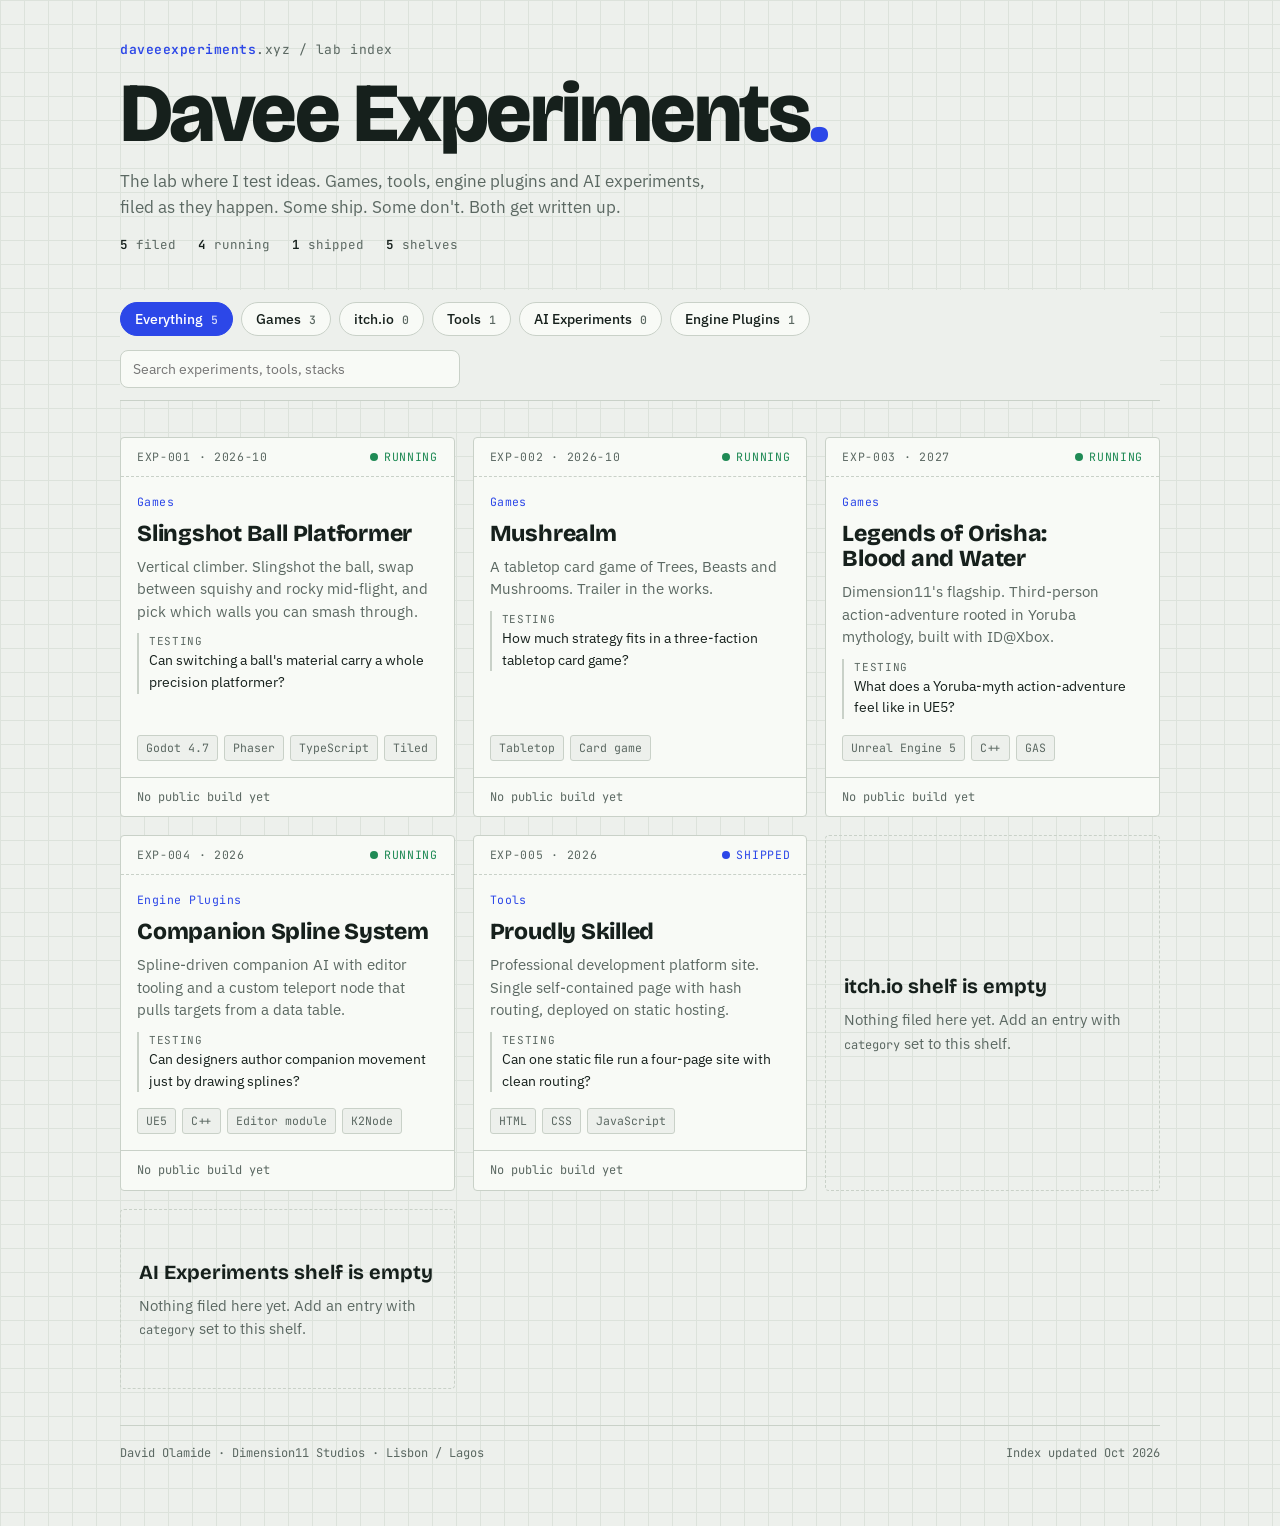
==== public/index.html @ d75506ef "Add the lab site and serve it as a static Worker The repo had only a README, so the Workers build ha" ====
<!doctype html>
<html lang="en">
<head>
<meta charset="utf-8">
<meta name="viewport" content="width=device-width,initial-scale=1,viewport-fit=cover">
<title>Davee Experiments</title>
<meta name="description" content="The lab where David Olamide tests ideas. Games, tools, engine plugins and AI experiments, filed as they happen.">
<link rel="preconnect" href="https://fonts.googleapis.com">
<link rel="preconnect" href="https://fonts.gstatic.com" crossorigin>
<link rel="stylesheet" href="https://fonts.googleapis.com/css2?family=Bricolage+Grotesque:opsz,wght@12..96,500;12..96,800&family=IBM+Plex+Sans:wght@400;500;600&family=JetBrains+Mono:wght@400;600&display=swap">
<style>
/* Layout: lab bench. Grid-paper ground, a specimen rack of experiment cards, filter rail on top. */
:root{
  --bg:#EDF0EC; --grid:#DCE2DB; --panel:#F8FAF6; --ink:#16201C; --muted:#5B6862; --line:#C9D1C8;
  --accent:#2C47E8; --accent-ink:#FFFFFF;
  --s-running:#1F8A55; --s-paused:#B7791F; --s-shipped:#2C47E8; --s-archived:#7A837E;
  --display:"Bricolage Grotesque",ui-sans-serif,system-ui,sans-serif;
  --body:"IBM Plex Sans",ui-sans-serif,system-ui,sans-serif;
  --mono:"JetBrains Mono",ui-monospace,SFMono-Regular,Menlo,monospace;
  color-scheme:light;
}
@media (prefers-color-scheme:dark){:root:not([data-theme="light"]){
  --bg:#0F1513; --grid:#18201D; --panel:#151D1A; --ink:#E3EAE5; --muted:#93A099; --line:#2A3631;
  --accent:#8E9DFF; --accent-ink:#0F1513;
  --s-running:#4FC98A; --s-paused:#E3AE55; --s-shipped:#8E9DFF; --s-archived:#89938E; color-scheme:dark}}
:root[data-theme="dark"]{
  --bg:#0F1513; --grid:#18201D; --panel:#151D1A; --ink:#E3EAE5; --muted:#93A099; --line:#2A3631;
  --accent:#8E9DFF; --accent-ink:#0F1513;
  --s-running:#4FC98A; --s-paused:#E3AE55; --s-shipped:#8E9DFF; --s-archived:#89938E; color-scheme:dark}

*{box-sizing:border-box}
img{max-width:100%}
body{margin:0;background:var(--bg);color:var(--ink);font-family:var(--body);font-size:15px;line-height:1.55;
  background-image:linear-gradient(var(--grid) 1px,transparent 1px),linear-gradient(90deg,var(--grid) 1px,transparent 1px);
  background-size:24px 24px;}
.wrap{max-width:1120px;margin:0 auto;padding-inline:clamp(16px,4vw,40px);padding-block:40px 64px;display:flex;flex-direction:column;gap:36px}

header{display:grid;gap:14px}
.domain{font-family:var(--mono);font-size:13px;color:var(--muted);letter-spacing:.04em}
.domain b{color:var(--accent);font-weight:600}
h1{font-family:var(--display);font-weight:800;font-size:clamp(40px,8vw,84px);line-height:.95;letter-spacing:-.03em;margin:0;text-wrap:balance}
h1 .flask{color:var(--accent)}
.lede{max-width:60ch;margin:0;color:var(--muted);font-size:17px}
.bench-stats{display:flex;flex-wrap:wrap;gap:8px 22px;font-family:var(--mono);font-size:12.5px;color:var(--muted)}
.bench-stats span b{color:var(--ink);font-weight:600;font-variant-numeric:tabular-nums}

.rail{display:flex;flex-direction:column;gap:14px;position:sticky;top:env(safe-area-inset-top,0px);z-index:2;
  background:var(--bg);padding-block:12px;border-bottom:1px solid var(--line)}
.chips{display:flex;flex-wrap:wrap;gap:8px}
.chip{font:500 13.5px var(--body);color:var(--ink);background:var(--panel);border:1px solid var(--line);
  border-radius:999px;padding:7px 14px;cursor:pointer;display:inline-flex;gap:8px;align-items:center}
.chip .n{font-family:var(--mono);font-size:11.5px;color:var(--muted);font-variant-numeric:tabular-nums}
.chip[aria-pressed="true"]{background:var(--accent);border-color:var(--accent);color:var(--accent-ink)}
.chip[aria-pressed="true"] .n{color:var(--accent-ink);opacity:.8}
.chip:focus-visible,.search:focus-visible,.card a:focus-visible{outline:2px solid var(--accent);outline-offset:2px}
.search{font:400 14px var(--body);color:var(--ink);background:var(--panel);border:1px solid var(--line);
  border-radius:8px;padding:9px 12px;width:100%;max-width:340px}

.rack{display:grid;grid-template-columns:repeat(auto-fill,minmax(min(100%,320px),1fr));gap:18px}
.card{background:var(--panel);border:1px solid var(--line);border-radius:4px;display:flex;flex-direction:column;min-width:0;position:relative}
.label{display:flex;justify-content:space-between;align-items:center;gap:10px;padding:10px 16px;border-bottom:1px dashed var(--line);
  font-family:var(--mono);font-size:11.5px;letter-spacing:.06em;text-transform:uppercase;color:var(--muted)}
.status{display:inline-flex;align-items:center;gap:6px;color:var(--st)}
.status::before{content:"";width:8px;height:8px;border-radius:50%;background:var(--st)}
.status.running::before{animation:pulse 2.4s ease-in-out infinite}
@keyframes pulse{50%{opacity:.35}}
@media (prefers-reduced-motion:reduce){.status.running::before{animation:none}}
.body{padding:16px;display:flex;flex-direction:column;gap:10px;flex:1}
.cat{font-family:var(--mono);font-size:11.5px;color:var(--accent);letter-spacing:.04em}
.card h3{font-family:var(--display);font-weight:800;font-size:23px;line-height:1.1;margin:0;letter-spacing:-.01em;text-wrap:balance}
.card p{margin:0;color:var(--muted);font-size:14.5px}
.q{font-size:14px;border-left:2px solid var(--line);padding-left:10px;color:var(--ink)}
.q i{font-style:normal;font-family:var(--mono);font-size:11px;color:var(--muted);display:block;letter-spacing:.06em;text-transform:uppercase}
.tags{display:flex;flex-wrap:wrap;gap:6px;margin-top:auto;padding-top:6px}
.tag{font-family:var(--mono);font-size:11.5px;padding:3px 8px;border-radius:3px;background:var(--bg);border:1px solid var(--line);color:var(--muted)}
.foot{display:flex;justify-content:space-between;align-items:center;padding:10px 16px;border-top:1px solid var(--line);font-size:13px}
.foot a{color:var(--accent);font-weight:600;text-decoration:none}
.foot a:hover{text-decoration:underline}
.foot .none{color:var(--muted);font-family:var(--mono);font-size:12px}

.slot{border:1.5px dashed var(--line);border-radius:4px;padding:22px 18px;display:flex;flex-direction:column;gap:6px;justify-content:center;color:var(--muted);min-height:180px}
.slot strong{font-family:var(--display);font-size:20px;color:var(--ink)}
.slot code{font-family:var(--mono);font-size:12px}

footer{font-family:var(--mono);font-size:12px;color:var(--muted);display:flex;flex-wrap:wrap;justify-content:space-between;gap:10px;border-top:1px solid var(--line);padding-top:18px}
</style>
</head>
<body>

<div class="wrap">
  <header>
    <div class="domain"><b>daveeexperiments</b>.xyz / lab index</div>
    <h1>Davee Experiments<span class="flask">.</span></h1>
    <p class="lede">The lab where I test ideas. Games, tools, engine plugins and AI experiments, filed as they happen. Some ship. Some don't. Both get written up.</p>
    <div class="bench-stats" id="stats"></div>
  </header>

  <div class="rail">
    <div class="chips" id="chips" role="toolbar" aria-label="Filter by category"></div>
    <input class="search" id="q" type="search" placeholder="Search experiments, tools, stacks" aria-label="Search">
  </div>

  <main class="rack" id="rack" aria-live="polite"></main>

  <footer>
    <span>David Olamide · Dimension11 Studios · Lisbon / Lagos</span>
    <span id="updated"></span>
  </footer>
</div>

<script>
/* ===== Add new work here. One object per experiment. =====
   category: one of the keys in CATEGORIES below
   status:   running | paused | shipped | archived
   link:     URL string, or "" if nothing public yet           */
const CATEGORIES = {
  games:   "Games",
  itch:    "itch.io",
  tools:   "Tools",
  ai:      "AI Experiments",
  plugins: "Engine Plugins"
};

const EXPERIMENTS = [
  {
    id:"EXP-001", title:"Slingshot Ball Platformer", category:"games", status:"running", date:"2026-10",
    question:"Can switching a ball's material carry a whole precision platformer?",
    blurb:"Vertical climber. Slingshot the ball, swap between squishy and rocky mid-flight, and pick which walls you can smash through.",
    tags:["Godot 4.7","Phaser","TypeScript","Tiled"], link:""
  },
  {
    id:"EXP-002", title:"Mushrealm", category:"games", status:"running", date:"2026-10",
    question:"How much strategy fits in a three-faction tabletop card game?",
    blurb:"A tabletop card game of Trees, Beasts and Mushrooms. Trailer in the works.",
    tags:["Tabletop","Card game"], link:""
  },
  {
    id:"EXP-003", title:"Legends of Orisha: Blood and Water", category:"games", status:"running", date:"2027",
    question:"What does a Yoruba-myth action-adventure feel like in UE5?",
    blurb:"Dimension11's flagship. Third-person action-adventure rooted in Yoruba mythology, built with ID@Xbox.",
    tags:["Unreal Engine 5","C++","GAS"], link:""
  },
  {
    id:"EXP-004", title:"Companion Spline System", category:"plugins", status:"running", date:"2026",
    question:"Can designers author companion movement just by drawing splines?",
    blurb:"Spline-driven companion AI with editor tooling and a custom teleport node that pulls targets from a data table.",
    tags:["UE5","C++","Editor module","K2Node"], link:""
  },
  {
    id:"EXP-005", title:"Proudly Skilled", category:"tools", status:"shipped", date:"2026",
    question:"Can one static file run a four-page site with clean routing?",
    blurb:"Professional development platform site. Single self-contained page with hash routing, deployed on static hosting.",
    tags:["HTML","CSS","JavaScript"], link:""
  }
];

/* ===== Rendering ===== */
const $ = s => document.querySelector(s);
const STATUS_VAR = {running:"--s-running",paused:"--s-paused",shipped:"--s-shipped",archived:"--s-archived"};
let active = "all";
try{ const saved = localStorage.getItem("dx-filter"); if(saved && (saved==="all"||CATEGORIES[saved])) active = saved; }catch(e){}

function esc(s){return String(s).replace(/[&<>"]/g,c=>({"&":"&amp;","<":"&lt;",">":"&gt;",'"':"&quot;"}[c]))}

function renderStats(){
  const by = s => EXPERIMENTS.filter(e=>e.status===s).length;
  $("#stats").innerHTML =
    `<span><b>${EXPERIMENTS.length}</b> filed</span>
     <span><b>${by("running")}</b> running</span>
     <span><b>${by("shipped")}</b> shipped</span>
     <span><b>${Object.keys(CATEGORIES).length}</b> shelves</span>`;
}

function renderChips(){
  const all = [["all","Everything",EXPERIMENTS.length],
    ...Object.entries(CATEGORIES).map(([k,v])=>[k,v,EXPERIMENTS.filter(e=>e.category===k).length])];
  $("#chips").innerHTML = all.map(([k,v,n]) =>
    `<button class="chip" data-k="${k}" aria-pressed="${k===active}">${esc(v)} <span class="n">${n}</span></button>`).join("");
}

function card(e){
  const st = STATUS_VAR[e.status] || "--s-archived";
  return `<article class="card">
    <div class="label"><span>${esc(e.id)} · ${esc(e.date)}</span>
      <span class="status ${esc(e.status)}" style="--st:var(${st})">${esc(e.status)}</span></div>
    <div class="body">
      <span class="cat">${esc(CATEGORIES[e.category]||e.category)}</span>
      <h3>${esc(e.title)}</h3>
      <p>${esc(e.blurb)}</p>
      ${e.question?`<div class="q"><i>Testing</i>${esc(e.question)}</div>`:""}
      <div class="tags">${e.tags.map(t=>`<span class="tag">${esc(t)}</span>`).join("")}</div>
    </div>
    <div class="foot">${e.link
      ? `<a href="${esc(e.link)}" target="_blank" rel="noopener">Open experiment →</a>`
      : `<span class="none">No public build yet</span>`}</div>
  </article>`;
}

function slot(name){
  return `<div class="slot"><strong>${esc(name)} shelf is empty</strong>
    <span>Nothing filed here yet. Add an entry with <code>category</code> set to this shelf.</span></div>`;
}

function render(){
  const q = $("#q").value.trim().toLowerCase();
  let list = EXPERIMENTS.filter(e => active==="all" || e.category===active);
  if(q) list = list.filter(e => [e.title,e.blurb,e.question,CATEGORIES[e.category],...e.tags].join(" ").toLowerCase().includes(q));
  let html = list.map(card).join("");
  if(!q){
    const empties = Object.entries(CATEGORIES).filter(([k])=>(active==="all"||active===k) && !EXPERIMENTS.some(e=>e.category===k));
    html += empties.map(([,v])=>slot(v)).join("");
  }
  if(!html) html = `<div class="slot"><strong>No matches</strong><span>Try a different word or switch back to Everything.</span></div>`;
  $("#rack").innerHTML = html;
}

$("#chips").addEventListener("click", ev=>{
  const b = ev.target.closest(".chip"); if(!b) return;
  active = b.dataset.k;
  try{ localStorage.setItem("dx-filter", active); }catch(e){}
  renderChips(); render();
});
$("#q").addEventListener("input", render);

$("#updated").textContent = "Index updated Oct 2026";
renderStats(); renderChips(); render();
</script>

</body>
</html>
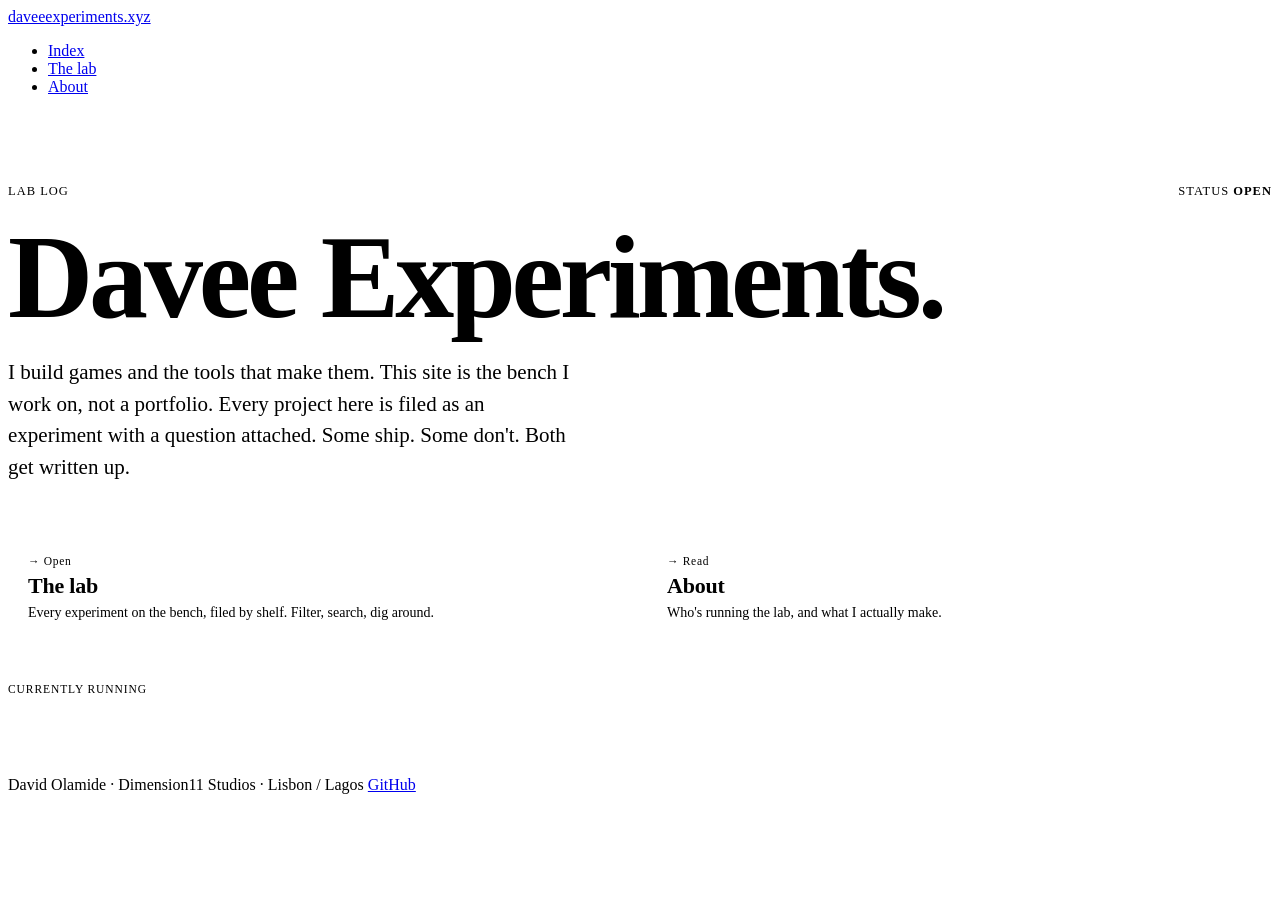
==== commit 37235f93: "Split into landing, lab and about pages The lab index is no longer the front door. Landing page now " ====
--- a/public/index.html
+++ b/public/index.html
@@ -8,222 +8,128 @@
 <link rel="preconnect" href="https://fonts.googleapis.com">
 <link rel="preconnect" href="https://fonts.gstatic.com" crossorigin>
 <link rel="stylesheet" href="https://fonts.googleapis.com/css2?family=Bricolage+Grotesque:opsz,wght@12..96,500;12..96,800&family=IBM+Plex+Sans:wght@400;500;600&family=JetBrains+Mono:wght@400;600&display=swap">
+<link rel="stylesheet" href="/style.css">
 <style>
-/* Layout: lab bench. Grid-paper ground, a specimen rack of experiment cards, filter rail on top. */
-:root{
-  --bg:#EDF0EC; --grid:#DCE2DB; --panel:#F8FAF6; --ink:#16201C; --muted:#5B6862; --line:#C9D1C8;
-  --accent:#2C47E8; --accent-ink:#FFFFFF;
-  --s-running:#1F8A55; --s-paused:#B7791F; --s-shipped:#2C47E8; --s-archived:#7A837E;
-  --display:"Bricolage Grotesque",ui-sans-serif,system-ui,sans-serif;
-  --body:"IBM Plex Sans",ui-sans-serif,system-ui,sans-serif;
-  --mono:"JetBrains Mono",ui-monospace,SFMono-Regular,Menlo,monospace;
-  color-scheme:light;
-}
-@media (prefers-color-scheme:dark){:root:not([data-theme="light"]){
-  --bg:#0F1513; --grid:#18201D; --panel:#151D1A; --ink:#E3EAE5; --muted:#93A099; --line:#2A3631;
-  --accent:#8E9DFF; --accent-ink:#0F1513;
-  --s-running:#4FC98A; --s-paused:#E3AE55; --s-shipped:#8E9DFF; --s-archived:#89938E; color-scheme:dark}}
-:root[data-theme="dark"]{
-  --bg:#0F1513; --grid:#18201D; --panel:#151D1A; --ink:#E3EAE5; --muted:#93A099; --line:#2A3631;
-  --accent:#8E9DFF; --accent-ink:#0F1513;
-  --s-running:#4FC98A; --s-paused:#E3AE55; --s-shipped:#8E9DFF; --s-archived:#89938E; color-scheme:dark}
+.hero{display:flex;flex-direction:column;gap:26px;padding-block:clamp(24px,7vw,72px)}
+.log{font-family:var(--mono);font-size:12.5px;color:var(--muted);letter-spacing:.08em;text-transform:uppercase;
+  display:flex;align-items:center;gap:10px;flex-wrap:wrap}
+.log .bar{flex:1;min-width:40px;height:1px;background:var(--line)}
+.log b{color:var(--accent);font-weight:600}
 
-*{box-sizing:border-box}
-img{max-width:100%}
-body{margin:0;background:var(--bg);color:var(--ink);font-family:var(--body);font-size:15px;line-height:1.55;
-  background-image:linear-gradient(var(--grid) 1px,transparent 1px),linear-gradient(90deg,var(--grid) 1px,transparent 1px);
-  background-size:24px 24px;}
-.wrap{max-width:1120px;margin:0 auto;padding-inline:clamp(16px,4vw,40px);padding-block:40px 64px;display:flex;flex-direction:column;gap:36px}
+h1{font-family:var(--display);font-weight:800;font-size:clamp(44px,11vw,118px);line-height:.9;
+  letter-spacing:-.035em;margin:0;text-wrap:balance}
+h1 .flask{color:var(--accent)}
 
-header{display:grid;gap:14px}
-.domain{font-family:var(--mono);font-size:13px;color:var(--muted);letter-spacing:.04em}
-.domain b{color:var(--accent);font-weight:600}
-h1{font-family:var(--display);font-weight:800;font-size:clamp(40px,8vw,84px);line-height:.95;letter-spacing:-.03em;margin:0;text-wrap:balance}
-h1 .flask{color:var(--accent)}
-.lede{max-width:60ch;margin:0;color:var(--muted);font-size:17px}
-.bench-stats{display:flex;flex-wrap:wrap;gap:8px 22px;font-family:var(--mono);font-size:12.5px;color:var(--muted)}
-.bench-stats span b{color:var(--ink);font-weight:600;font-variant-numeric:tabular-nums}
+.statement{max-width:54ch;margin:0;font-size:clamp(17px,2.4vw,21px);line-height:1.5;color:var(--ink)}
+.statement .dim{color:var(--muted)}
 
-.rail{display:flex;flex-direction:column;gap:14px;position:sticky;top:env(safe-area-inset-top,0px);z-index:2;
-  background:var(--bg);padding-block:12px;border-bottom:1px solid var(--line)}
-.chips{display:flex;flex-wrap:wrap;gap:8px}
-.chip{font:500 13.5px var(--body);color:var(--ink);background:var(--panel);border:1px solid var(--line);
-  border-radius:999px;padding:7px 14px;cursor:pointer;display:inline-flex;gap:8px;align-items:center}
-.chip .n{font-family:var(--mono);font-size:11.5px;color:var(--muted);font-variant-numeric:tabular-nums}
-.chip[aria-pressed="true"]{background:var(--accent);border-color:var(--accent);color:var(--accent-ink)}
-.chip[aria-pressed="true"] .n{color:var(--accent-ink);opacity:.8}
-.chip:focus-visible,.search:focus-visible,.card a:focus-visible{outline:2px solid var(--accent);outline-offset:2px}
-.search{font:400 14px var(--body);color:var(--ink);background:var(--panel);border:1px solid var(--line);
-  border-radius:8px;padding:9px 12px;width:100%;max-width:340px}
+/* instrument readout */
+.readout{display:flex;flex-wrap:wrap;gap:0;border:1px solid var(--line);border-radius:4px;background:var(--panel);overflow:hidden}
+.readout div{flex:1 1 120px;padding:14px 18px;border-right:1px solid var(--line);display:flex;flex-direction:column;gap:2px}
+.readout div:last-child{border-right:0}
+.readout b{font-family:var(--display);font-weight:800;font-size:30px;line-height:1;font-variant-numeric:tabular-nums}
+.readout span{font-family:var(--mono);font-size:11px;letter-spacing:.07em;text-transform:uppercase;color:var(--muted)}
 
-.rack{display:grid;grid-template-columns:repeat(auto-fill,minmax(min(100%,320px),1fr));gap:18px}
-.card{background:var(--panel);border:1px solid var(--line);border-radius:4px;display:flex;flex-direction:column;min-width:0;position:relative}
-.label{display:flex;justify-content:space-between;align-items:center;gap:10px;padding:10px 16px;border-bottom:1px dashed var(--line);
-  font-family:var(--mono);font-size:11.5px;letter-spacing:.06em;text-transform:uppercase;color:var(--muted)}
-.status{display:inline-flex;align-items:center;gap:6px;color:var(--st)}
-.status::before{content:"";width:8px;height:8px;border-radius:50%;background:var(--st)}
-.status.running::before{animation:pulse 2.4s ease-in-out infinite}
-@keyframes pulse{50%{opacity:.35}}
-@media (prefers-reduced-motion:reduce){.status.running::before{animation:none}}
-.body{padding:16px;display:flex;flex-direction:column;gap:10px;flex:1}
-.cat{font-family:var(--mono);font-size:11.5px;color:var(--accent);letter-spacing:.04em}
-.card h3{font-family:var(--display);font-weight:800;font-size:23px;line-height:1.1;margin:0;letter-spacing:-.01em;text-wrap:balance}
-.card p{margin:0;color:var(--muted);font-size:14.5px}
-.q{font-size:14px;border-left:2px solid var(--line);padding-left:10px;color:var(--ink)}
-.q i{font-style:normal;font-family:var(--mono);font-size:11px;color:var(--muted);display:block;letter-spacing:.06em;text-transform:uppercase}
-.tags{display:flex;flex-wrap:wrap;gap:6px;margin-top:auto;padding-top:6px}
-.tag{font-family:var(--mono);font-size:11.5px;padding:3px 8px;border-radius:3px;background:var(--bg);border:1px solid var(--line);color:var(--muted)}
-.foot{display:flex;justify-content:space-between;align-items:center;padding:10px 16px;border-top:1px solid var(--line);font-size:13px}
-.foot a{color:var(--accent);font-weight:600;text-decoration:none}
-.foot a:hover{text-decoration:underline}
-.foot .none{color:var(--muted);font-family:var(--mono);font-size:12px}
+/* entry doors */
+.doors{display:grid;grid-template-columns:repeat(auto-fit,minmax(min(100%,260px),1fr));gap:14px}
+.door{display:flex;flex-direction:column;gap:6px;padding:20px;border:1px solid var(--line);border-radius:4px;
+  background:var(--panel);text-decoration:none;color:var(--ink);transition:border-color .15s,transform .15s}
+.door:hover{border-color:var(--accent);transform:translateY(-2px)}
+.door strong{font-family:var(--display);font-weight:800;font-size:22px;letter-spacing:-.01em}
+.door span{color:var(--muted);font-size:14px}
+.door em{font-style:normal;font-family:var(--mono);font-size:11.5px;color:var(--accent);letter-spacing:.06em}
+@media (prefers-reduced-motion:reduce){.door:hover{transform:none}}
 
-.slot{border:1.5px dashed var(--line);border-radius:4px;padding:22px 18px;display:flex;flex-direction:column;gap:6px;justify-content:center;color:var(--muted);min-height:180px}
-.slot strong{font-family:var(--display);font-size:20px;color:var(--ink)}
-.slot code{font-family:var(--mono);font-size:12px}
-
-footer{font-family:var(--mono);font-size:12px;color:var(--muted);display:flex;flex-wrap:wrap;justify-content:space-between;gap:10px;border-top:1px solid var(--line);padding-top:18px}
+/* running strip */
+.strip{border-top:1px dashed var(--line);padding-top:16px;display:flex;flex-direction:column;gap:9px}
+.strip h2{font-family:var(--mono);font-size:11.5px;letter-spacing:.08em;text-transform:uppercase;
+  color:var(--muted);margin:0;font-weight:400}
+.strip ol{list-style:none;margin:0;padding:0;display:flex;flex-direction:column;gap:7px}
+.strip li{display:flex;align-items:baseline;gap:12px;font-family:var(--mono);font-size:13px;flex-wrap:wrap}
+.strip .id{color:var(--muted);font-size:11.5px}
+.strip .name{font-family:var(--body);font-size:15px;font-weight:500;color:var(--ink)}
+.strip .live{display:inline-flex;align-items:center;gap:6px;color:var(--s-running);font-size:11px;
+  letter-spacing:.06em;text-transform:uppercase}
+.strip .live::before{content:"";width:7px;height:7px;border-radius:50%;background:currentColor;animation:pulse 2.4s ease-in-out infinite}
+@media (prefers-reduced-motion:reduce){.strip .live::before{animation:none}}
 </style>
 </head>
 <body>
 
 <div class="wrap">
-  <header>
-    <div class="domain"><b>daveeexperiments</b>.xyz / lab index</div>
+
+  <nav class="nav">
+    <a class="mark" href="/"><span class="dot"></span> daveeexperiments.xyz</a>
+    <ul>
+      <li><a class="link" href="/" aria-current="page">Index</a></li>
+      <li><a class="link" href="/lab">The lab</a></li>
+      <li><a class="link" href="/about">About</a></li>
+    </ul>
+  </nav>
+
+  <main class="hero">
+    <div class="log"><span>Lab log</span><span class="bar"></span><span>Status <b>open</b></span></div>
+
     <h1>Davee Experiments<span class="flask">.</span></h1>
-    <p class="lede">The lab where I test ideas. Games, tools, engine plugins and AI experiments, filed as they happen. Some ship. Some don't. Both get written up.</p>
-    <div class="bench-stats" id="stats"></div>
-  </header>
 
-  <div class="rail">
-    <div class="chips" id="chips" role="toolbar" aria-label="Filter by category"></div>
-    <input class="search" id="q" type="search" placeholder="Search experiments, tools, stacks" aria-label="Search">
-  </div>
+    <p class="statement">I build games and the tools that make them. This site is the bench I work on, not a portfolio.
+      <span class="dim">Every project here is filed as an experiment with a question attached. Some ship. Some don't. Both get written up.</span></p>
 
-  <main class="rack" id="rack" aria-live="polite"></main>
+    <div class="readout" id="readout"></div>
+
+    <div class="doors">
+      <a class="door" href="/lab">
+        <em>→ Open</em>
+        <strong>The lab</strong>
+        <span>Every experiment on the bench, filed by shelf. Filter, search, dig around.</span>
+      </a>
+      <a class="door" href="/about">
+        <em>→ Read</em>
+        <strong>About</strong>
+        <span>Who's running the lab, and what I actually make.</span>
+      </a>
+    </div>
+
+    <div class="strip">
+      <h2>Currently running</h2>
+      <ol id="running"></ol>
+    </div>
+  </main>
 
   <footer>
     <span>David Olamide · Dimension11 Studios · Lisbon / Lagos</span>
-    <span id="updated"></span>
+    <span class="social">
+      <a href="https://github.com/daveeexperiments" rel="me noopener" target="_blank">GitHub</a>
+      <!-- Add your other links here as you get them, same shape:
+      <a href="https://YOURNAME.itch.io" rel="me noopener" target="_blank">itch.io</a>
+      <a href="https://www.linkedin.com/in/YOURNAME" rel="me noopener" target="_blank">LinkedIn</a>
+      <a href="mailto:you@example.com">Email</a> -->
+    </span>
   </footer>
+
 </div>
 
+<script src="/experiments.js"></script>
 <script>
-/* ===== Add new work here. One object per experiment. =====
-   category: one of the keys in CATEGORIES below
-   status:   running | paused | shipped | archived
-   link:     URL string, or "" if nothing public yet           */
-const CATEGORIES = {
-  games:   "Games",
-  itch:    "itch.io",
-  tools:   "Tools",
-  ai:      "AI Experiments",
-  plugins: "Engine Plugins"
-};
-
-const EXPERIMENTS = [
-  {
-    id:"EXP-001", title:"Slingshot Ball Platformer", category:"games", status:"running", date:"2026-10",
-    question:"Can switching a ball's material carry a whole precision platformer?",
-    blurb:"Vertical climber. Slingshot the ball, swap between squishy and rocky mid-flight, and pick which walls you can smash through.",
-    tags:["Godot 4.7","Phaser","TypeScript","Tiled"], link:""
-  },
-  {
-    id:"EXP-002", title:"Mushrealm", category:"games", status:"running", date:"2026-10",
-    question:"How much strategy fits in a three-faction tabletop card game?",
-    blurb:"A tabletop card game of Trees, Beasts and Mushrooms. Trailer in the works.",
-    tags:["Tabletop","Card game"], link:""
-  },
-  {
-    id:"EXP-003", title:"Legends of Orisha: Blood and Water", category:"games", status:"running", date:"2027",
-    question:"What does a Yoruba-myth action-adventure feel like in UE5?",
-    blurb:"Dimension11's flagship. Third-person action-adventure rooted in Yoruba mythology, built with ID@Xbox.",
-    tags:["Unreal Engine 5","C++","GAS"], link:""
-  },
-  {
-    id:"EXP-004", title:"Companion Spline System", category:"plugins", status:"running", date:"2026",
-    question:"Can designers author companion movement just by drawing splines?",
-    blurb:"Spline-driven companion AI with editor tooling and a custom teleport node that pulls targets from a data table.",
-    tags:["UE5","C++","Editor module","K2Node"], link:""
-  },
-  {
-    id:"EXP-005", title:"Proudly Skilled", category:"tools", status:"shipped", date:"2026",
-    question:"Can one static file run a four-page site with clean routing?",
-    blurb:"Professional development platform site. Single self-contained page with hash routing, deployed on static hosting.",
-    tags:["HTML","CSS","JavaScript"], link:""
-  }
-];
-
-/* ===== Rendering ===== */
 const $ = s => document.querySelector(s);
-const STATUS_VAR = {running:"--s-running",paused:"--s-paused",shipped:"--s-shipped",archived:"--s-archived"};
-let active = "all";
-try{ const saved = localStorage.getItem("dx-filter"); if(saved && (saved==="all"||CATEGORIES[saved])) active = saved; }catch(e){}
-
 function esc(s){return String(s).replace(/[&<>"]/g,c=>({"&":"&amp;","<":"&lt;",">":"&gt;",'"':"&quot;"}[c]))}
 
-function renderStats(){
-  const by = s => EXPERIMENTS.filter(e=>e.status===s).length;
-  $("#stats").innerHTML =
-    `<span><b>${EXPERIMENTS.length}</b> filed</span>
-     <span><b>${by("running")}</b> running</span>
-     <span><b>${by("shipped")}</b> shipped</span>
-     <span><b>${Object.keys(CATEGORIES).length}</b> shelves</span>`;
-}
+const running = EXPERIMENTS.filter(e => e.status === "running");
+const shelvesInUse = new Set(EXPERIMENTS.map(e => e.category)).size;
 
-function renderChips(){
-  const all = [["all","Everything",EXPERIMENTS.length],
-    ...Object.entries(CATEGORIES).map(([k,v])=>[k,v,EXPERIMENTS.filter(e=>e.category===k).length])];
-  $("#chips").innerHTML = all.map(([k,v,n]) =>
-    `<button class="chip" data-k="${k}" aria-pressed="${k===active}">${esc(v)} <span class="n">${n}</span></button>`).join("");
-}
+$("#readout").innerHTML =
+  `<div><b>${EXPERIMENTS.length}</b><span>Filed</span></div>
+   <div><b>${running.length}</b><span>Running</span></div>
+   <div><b>${EXPERIMENTS.filter(e=>e.status==="shipped").length}</b><span>Shipped</span></div>
+   <div><b>${shelvesInUse}/${Object.keys(CATEGORIES).length}</b><span>Shelves in use</span></div>`;
 
-function card(e){
-  const st = STATUS_VAR[e.status] || "--s-archived";
-  return `<article class="card">
-    <div class="label"><span>${esc(e.id)} · ${esc(e.date)}</span>
-      <span class="status ${esc(e.status)}" style="--st:var(${st})">${esc(e.status)}</span></div>
-    <div class="body">
-      <span class="cat">${esc(CATEGORIES[e.category]||e.category)}</span>
-      <h3>${esc(e.title)}</h3>
-      <p>${esc(e.blurb)}</p>
-      ${e.question?`<div class="q"><i>Testing</i>${esc(e.question)}</div>`:""}
-      <div class="tags">${e.tags.map(t=>`<span class="tag">${esc(t)}</span>`).join("")}</div>
-    </div>
-    <div class="foot">${e.link
-      ? `<a href="${esc(e.link)}" target="_blank" rel="noopener">Open experiment →</a>`
-      : `<span class="none">No public build yet</span>`}</div>
-  </article>`;
-}
-
-function slot(name){
-  return `<div class="slot"><strong>${esc(name)} shelf is empty</strong>
-    <span>Nothing filed here yet. Add an entry with <code>category</code> set to this shelf.</span></div>`;
-}
-
-function render(){
-  const q = $("#q").value.trim().toLowerCase();
-  let list = EXPERIMENTS.filter(e => active==="all" || e.category===active);
-  if(q) list = list.filter(e => [e.title,e.blurb,e.question,CATEGORIES[e.category],...e.tags].join(" ").toLowerCase().includes(q));
-  let html = list.map(card).join("");
-  if(!q){
-    const empties = Object.entries(CATEGORIES).filter(([k])=>(active==="all"||active===k) && !EXPERIMENTS.some(e=>e.category===k));
-    html += empties.map(([,v])=>slot(v)).join("");
-  }
-  if(!html) html = `<div class="slot"><strong>No matches</strong><span>Try a different word or switch back to Everything.</span></div>`;
-  $("#rack").innerHTML = html;
-}
-
-$("#chips").addEventListener("click", ev=>{
-  const b = ev.target.closest(".chip"); if(!b) return;
-  active = b.dataset.k;
-  try{ localStorage.setItem("dx-filter", active); }catch(e){}
-  renderChips(); render();
-});
-$("#q").addEventListener("input", render);
-
-$("#updated").textContent = "Index updated Oct 2026";
-renderStats(); renderChips(); render();
+$("#running").innerHTML = running.length
+  ? running.map(e => `<li>
+      <span class="id">${esc(e.id)}</span>
+      <span class="name">${esc(e.title)}</span>
+      <span class="live">live</span>
+    </li>`).join("")
+  : `<li><span class="id">Nothing on the bench right now.</span></li>`;
 </script>
 
 </body>
